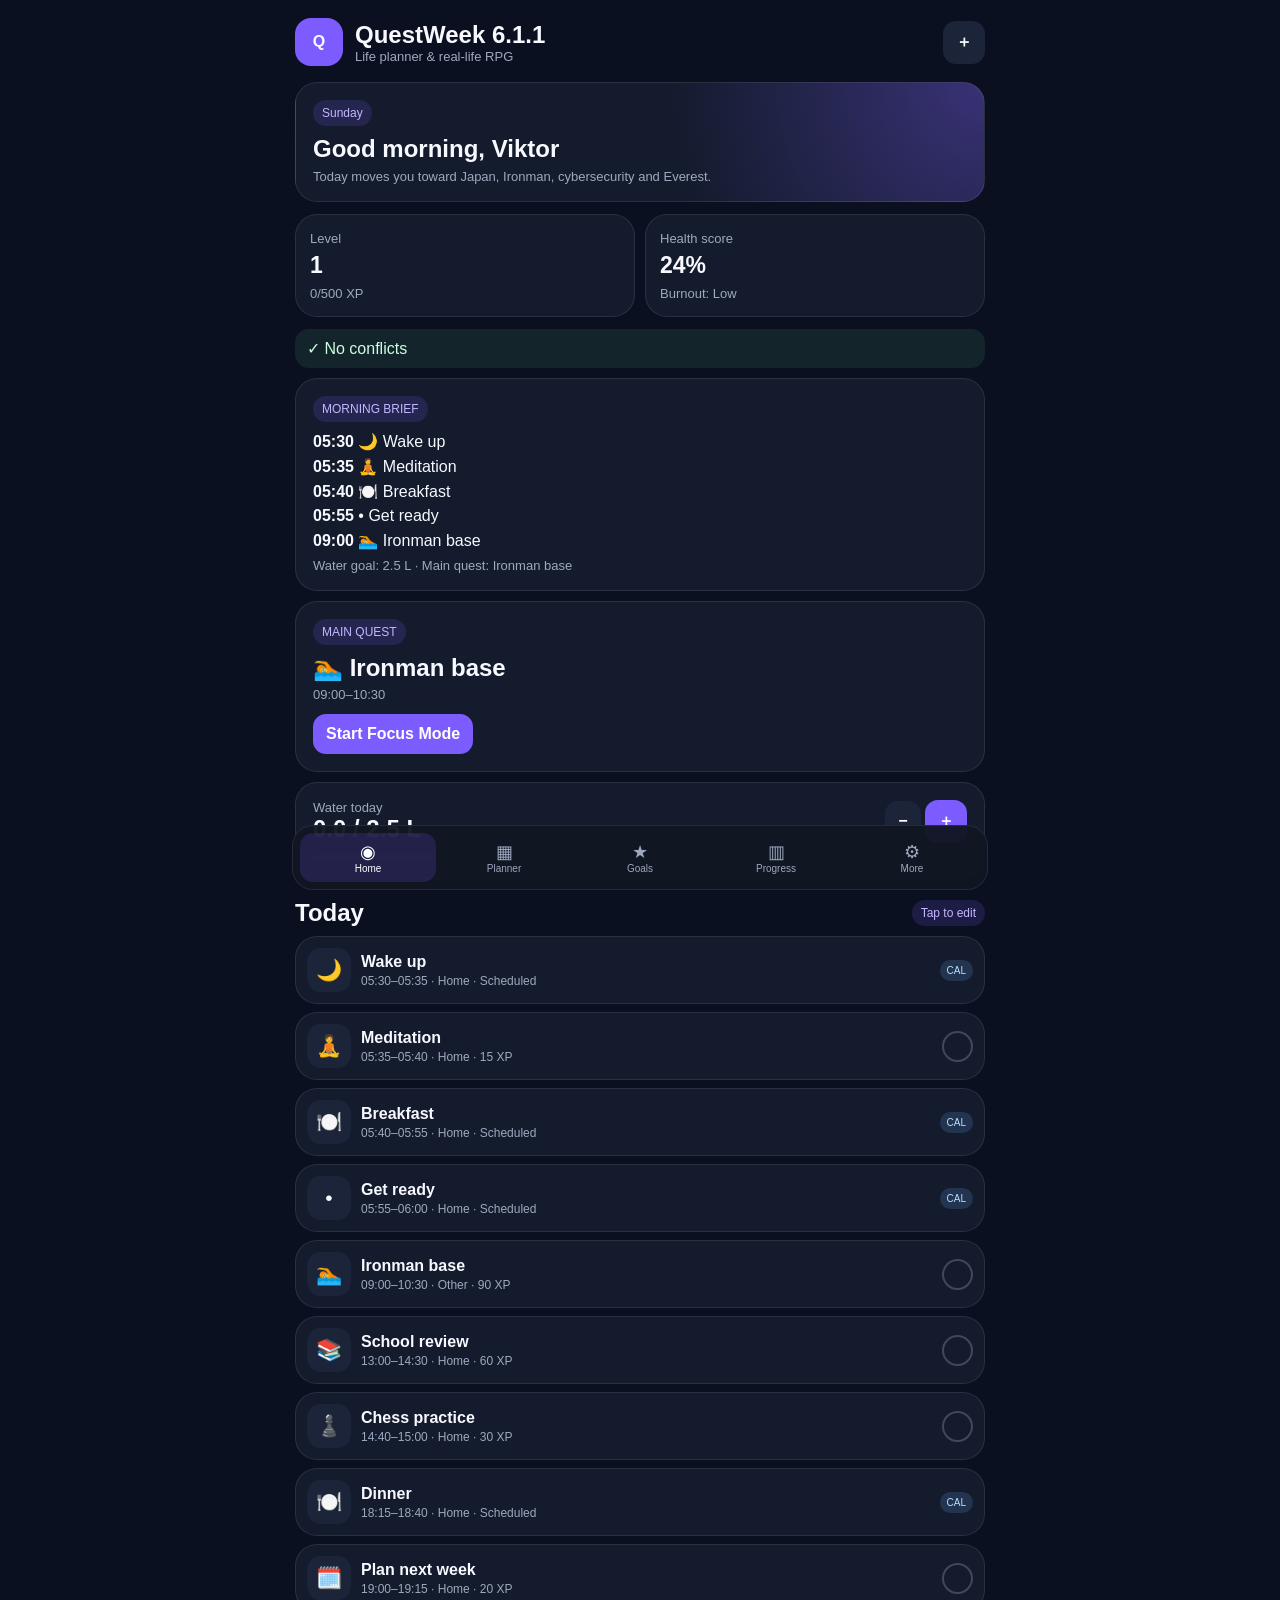
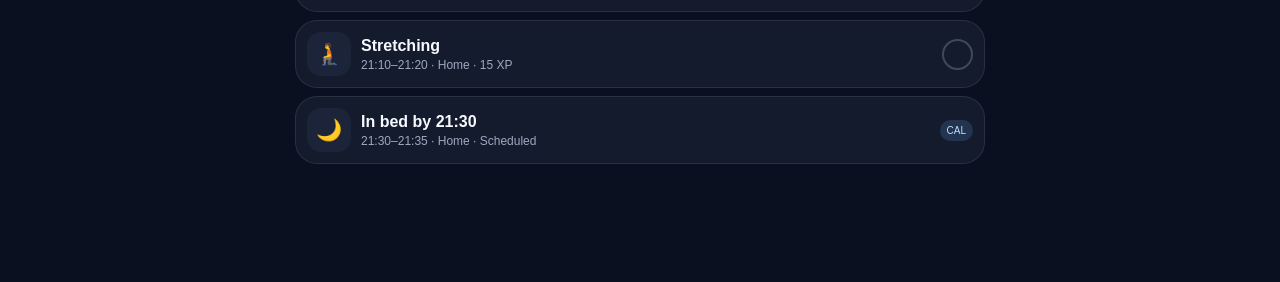
==== questweek-v6/index.html @ da8e85e5 "Load fixed countdown editor" ====
<!doctype html><html lang="en"><head><meta charset="utf-8"><meta name="viewport" content="width=device-width,initial-scale=1,viewport-fit=cover"><meta name="theme-color" content="#0b1020"><meta name="apple-mobile-web-app-capable" content="yes"><title>QuestWeek 6.1.1</title><link rel="stylesheet" href="style.css"></head><body><main class="app"><header class="top"><div class="brand"><div class="logo">Q</div><div><h2>QuestWeek 6.1.1</h2><p class="muted">Life planner & real-life RPG</p></div></div><button class="btn secondary" id="quickAdd">＋</button></header>
<section id="home" class="view active"></section><section id="planner" class="view"></section><section id="goals" class="view"></section><section id="progress" class="view"></section><section id="more" class="view"></section></main>
<nav class="tabs"><button class="tab active" data-v="home"><span>◉</span>Home</button><button class="tab" data-v="planner"><span>▦</span>Planner</button><button class="tab" data-v="goals"><span>★</span>Goals</button><button class="tab" data-v="progress"><span>▥</span>Progress</button><button class="tab" data-v="more"><span>⚙︎</span>More</button></nav>
<div class="focus" id="focus"><span class="pill">FOCUS MODE</span><h1 id="focusTitle" style="margin-top:18px"></h1><div class="focusTime" id="focusTime">60:00</div><div class="row" style="width:min(100%,420px)"><button class="btn secondary" id="focusPause">Pause</button><button class="btn" id="focusDone">Complete</button></div><button class="btn danger" id="focusCancel" style="margin-top:12px">End without completing</button></div>
<div class="modal" id="editModal"><div class="sheet"><h2>Edit task</h2><input id="eid" type="hidden"><input class="input" id="et" style="margin-top:8px"><select class="input" id="ed" style="margin-top:8px"></select><div class="row" style="margin-top:8px"><input class="input" id="es" type="time"><input class="input" id="ee" type="time"></div><select class="input" id="ec" style="margin-top:8px"></select><select class="input" id="el" style="margin-top:8px"></select><label class="muted" style="display:block;margin-top:8px"><input id="ef" type="checkbox"> Scheduled event</label><div class="row" style="margin-top:10px"><button class="btn secondary" id="cancelEdit">Cancel</button><button class="btn" id="saveEdit">Save</button></div><button class="btn danger" id="removeTask" style="width:100%;margin-top:8px">Remove</button></div></div>
<script src="core.js"></script><script src="ui.js"></script><script src="countdowns.js?v=611"></script></body></html>
---- questweek-v6/style.css ----
:root{color-scheme:dark;--bg:#0b1020;--panel:#141b2d;--panel2:#1b2439;--text:#f7f9ff;--muted:#9da9bf;--accent:#7c5cff;--green:#58d68d;--red:#ff7f8f;--blue:#68b4ff;--line:rgba(255,255,255,.09);font-family:-apple-system,BlinkMacSystemFont,"SF Pro Display","SF Pro Text",sans-serif}*{box-sizing:border-box}body{margin:0;background:var(--bg);color:var(--text);padding:env(safe-area-inset-top) 0 env(safe-area-inset-bottom)}button,input,select,textarea{font:inherit}.app{max-width:720px;margin:auto;padding:18px 15px 110px}h1,h2,h3,p{margin:0}.top{display:flex;justify-content:space-between;align-items:center;margin-bottom:16px}.brand{display:flex;gap:12px;align-items:center}.logo{width:48px;height:48px;border-radius:16px;background:var(--accent);display:grid;place-items:center;font-weight:900}.muted{color:var(--muted);font-size:13px}.hero,.card,.task,.stat,.event{background:var(--panel);border:1px solid var(--line);border-radius:22px}.hero,.card{padding:17px}.hero{background:radial-gradient(circle at top right,rgba(124,92,255,.35),transparent 45%),var(--panel)}.grid{display:grid;grid-template-columns:1fr 1fr;gap:10px;margin:12px 0}.grid3{display:grid;grid-template-columns:repeat(3,1fr);gap:10px}.stat{padding:14px}.stat strong{display:block;font-size:23px;margin:5px 0}.pill{display:inline-block;padding:6px 9px;border-radius:999px;background:rgba(124,92,255,.16);color:#c2b7ff;font-size:12px}.head{display:flex;justify-content:space-between;align-items:center;margin:20px 0 9px}.task{display:grid;grid-template-columns:44px 1fr auto;gap:10px;align-items:center;padding:11px;margin-bottom:8px}.task.done{opacity:.55}.task.done .title{text-decoration:line-through}.ico{width:44px;height:44px;border-radius:14px;background:var(--panel2);display:grid;place-items:center;font-size:21px}.title{font-weight:760}.meta{font-size:12px;color:var(--muted);margin-top:3px}.check{width:31px;height:31px;border-radius:50%;border:2px solid rgba(255,255,255,.2);background:none;color:white}.task.done .check{background:var(--green);border-color:var(--green)}.cal{font-size:10px;padding:5px 7px;border-radius:999px;background:rgba(104,180,255,.16);color:#b8ddff}.btn{border:0;border-radius:13px;padding:11px 13px;background:var(--accent);color:white;font-weight:700}.secondary{background:var(--panel2)}.danger{background:rgba(255,127,143,.18);color:#ffd1d7}.input{width:100%;padding:11px;border-radius:13px;border:1px solid var(--line);background:var(--panel2);color:white}.row{display:flex;gap:8px}.row>*{flex:1}.bar{height:8px;background:rgba(255,255,255,.08);border-radius:999px;overflow:hidden;margin-top:10px}.bar span{display:block;height:100%;background:var(--accent)}.tabs{position:fixed;left:50%;bottom:max(10px,env(safe-area-inset-bottom));transform:translateX(-50%);width:min(calc(100% - 24px),696px);display:grid;grid-template-columns:repeat(5,1fr);padding:7px;background:rgba(17,22,35,.96);border:1px solid var(--line);border-radius:21px;z-index:20}.tab{border:0;background:none;color:var(--muted);padding:8px 2px;border-radius:13px;font-size:10px}.tab span{display:block;font-size:18px}.tab.active{background:rgba(124,92,255,.18);color:white}.view{display:none}.view.active{display:block}.timeline{border-left:2px solid rgba(124,92,255,.3);margin-left:10px;padding-left:17px}.event{padding:12px;margin-bottom:9px;position:relative}.event:before{content:"";position:absolute;width:9px;height:9px;border-radius:50%;background:var(--accent);left:-23px;top:17px}.warning,.success{padding:10px 12px;border-radius:14px;margin:10px 0}.warning{background:rgba(255,127,143,.12);color:#ffd1d7}.success{background:rgba(88,214,141,.1);color:#ccffe0}.scoreRow{display:grid;grid-template-columns:120px 1fr 45px;gap:8px;align-items:center;margin:10px 0}.modal,.focus{position:fixed;inset:0;background:rgba(0,0,0,.75);display:none;align-items:flex-end;z-index:50}.modal.show,.focus.show{display:flex}.sheet{width:min(100%,720px);margin:auto;background:#111827;border-radius:24px 24px 0 0;padding:18px 15px calc(18px + env(safe-area-inset-bottom))}.focus{align-items:center;justify-content:center;flex-direction:column;text-align:center;padding:24px;background:rgba(7,10,18,.98)}.focusTime{font-size:64px;font-weight:850;letter-spacing:-2px;margin:20px 0}.challenge{padding:14px;margin-bottom:10px}.photoGrid{display:grid;grid-template-columns:repeat(3,1fr);gap:8px}.photoGrid img{width:100%;aspect-ratio:3/4;object-fit:cover;border-radius:14px;border:1px solid var(--line)}.countdown{display:flex;justify-content:space-between;gap:12px;align-items:center}.countdown strong{font-size:26px}.attr{display:grid;grid-template-columns:110px 1fr 42px;gap:8px;align-items:center;margin:10px 0}@media(max-width:480px){.row{flex-direction:column}.grid3{grid-template-columns:1fr 1fr}.scoreRow,.attr{grid-template-columns:95px 1fr 38px}.focusTime{font-size:52px}}
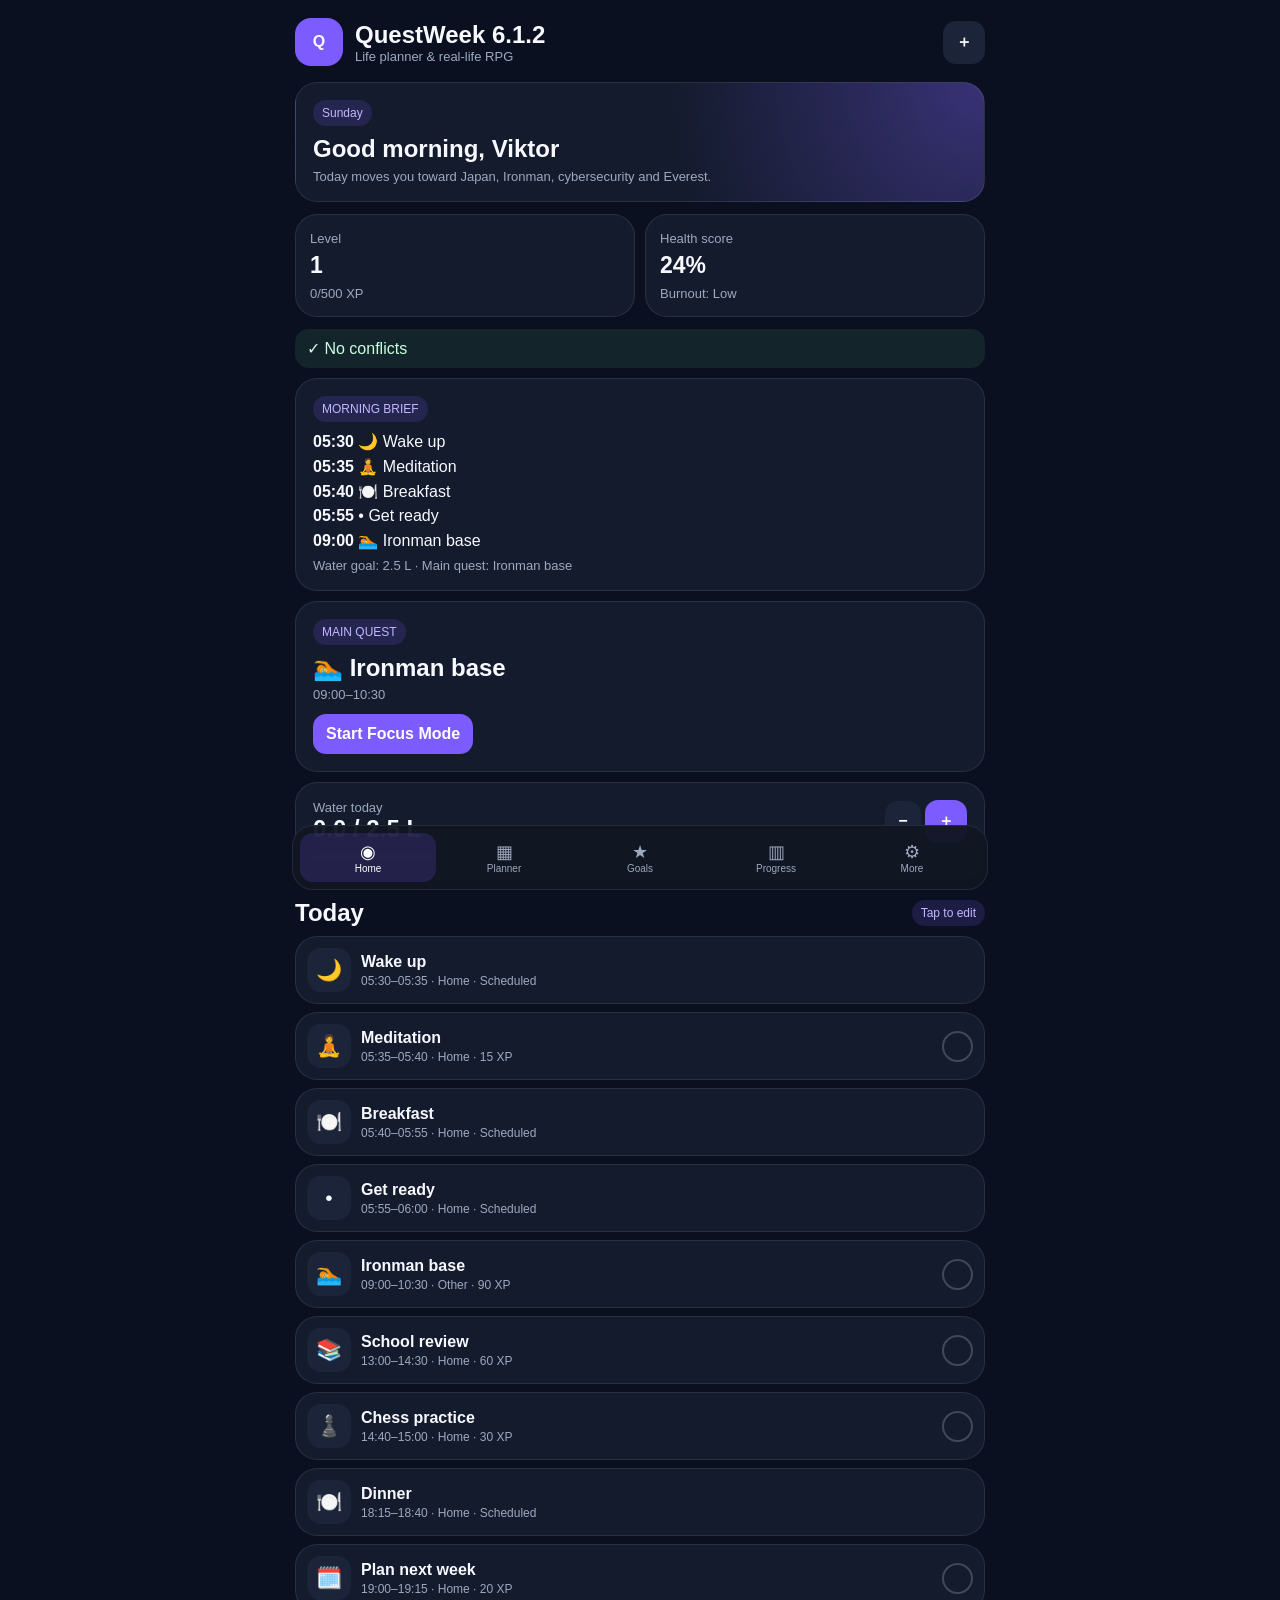
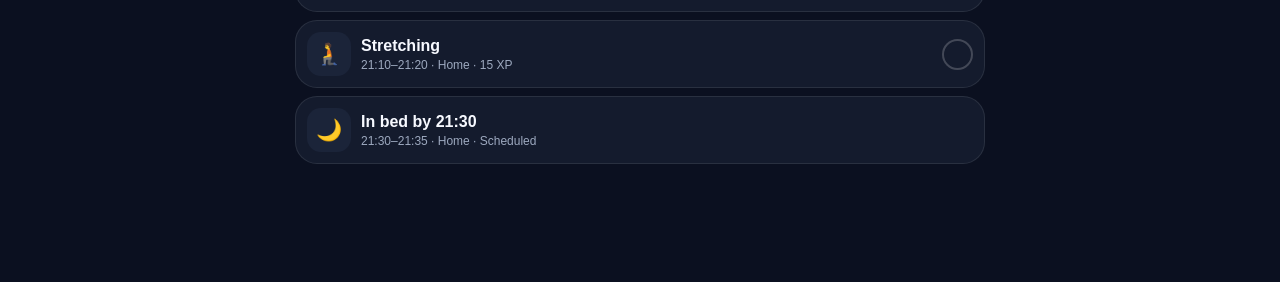
==== commit b05c0ae8: "Load scheduled label cleanup" ====
--- a/questweek-v6/index.html
+++ b/questweek-v6/index.html
@@ -1,6 +1,6 @@
-<!doctype html><html lang="en"><head><meta charset="utf-8"><meta name="viewport" content="width=device-width,initial-scale=1,viewport-fit=cover"><meta name="theme-color" content="#0b1020"><meta name="apple-mobile-web-app-capable" content="yes"><title>QuestWeek 6.1.1</title><link rel="stylesheet" href="style.css"></head><body><main class="app"><header class="top"><div class="brand"><div class="logo">Q</div><div><h2>QuestWeek 6.1.1</h2><p class="muted">Life planner & real-life RPG</p></div></div><button class="btn secondary" id="quickAdd">＋</button></header>
+<!doctype html><html lang="en"><head><meta charset="utf-8"><meta name="viewport" content="width=device-width,initial-scale=1,viewport-fit=cover"><meta name="theme-color" content="#0b1020"><meta name="apple-mobile-web-app-capable" content="yes"><title>QuestWeek 6.1.2</title><link rel="stylesheet" href="style.css"></head><body><main class="app"><header class="top"><div class="brand"><div class="logo">Q</div><div><h2>QuestWeek 6.1.2</h2><p class="muted">Life planner & real-life RPG</p></div></div><button class="btn secondary" id="quickAdd">＋</button></header>
 <section id="home" class="view active"></section><section id="planner" class="view"></section><section id="goals" class="view"></section><section id="progress" class="view"></section><section id="more" class="view"></section></main>
 <nav class="tabs"><button class="tab active" data-v="home"><span>◉</span>Home</button><button class="tab" data-v="planner"><span>▦</span>Planner</button><button class="tab" data-v="goals"><span>★</span>Goals</button><button class="tab" data-v="progress"><span>▥</span>Progress</button><button class="tab" data-v="more"><span>⚙︎</span>More</button></nav>
 <div class="focus" id="focus"><span class="pill">FOCUS MODE</span><h1 id="focusTitle" style="margin-top:18px"></h1><div class="focusTime" id="focusTime">60:00</div><div class="row" style="width:min(100%,420px)"><button class="btn secondary" id="focusPause">Pause</button><button class="btn" id="focusDone">Complete</button></div><button class="btn danger" id="focusCancel" style="margin-top:12px">End without completing</button></div>
 <div class="modal" id="editModal"><div class="sheet"><h2>Edit task</h2><input id="eid" type="hidden"><input class="input" id="et" style="margin-top:8px"><select class="input" id="ed" style="margin-top:8px"></select><div class="row" style="margin-top:8px"><input class="input" id="es" type="time"><input class="input" id="ee" type="time"></div><select class="input" id="ec" style="margin-top:8px"></select><select class="input" id="el" style="margin-top:8px"></select><label class="muted" style="display:block;margin-top:8px"><input id="ef" type="checkbox"> Scheduled event</label><div class="row" style="margin-top:10px"><button class="btn secondary" id="cancelEdit">Cancel</button><button class="btn" id="saveEdit">Save</button></div><button class="btn danger" id="removeTask" style="width:100%;margin-top:8px">Remove</button></div></div>
-<script src="core.js"></script><script src="ui.js"></script><script src="countdowns.js?v=611"></script></body></html>+<script src="core.js"></script><script src="ui.js"></script><script src="countdowns.js?v=611"></script><script src="scheduled-labels.js?v=612"></script></body></html>
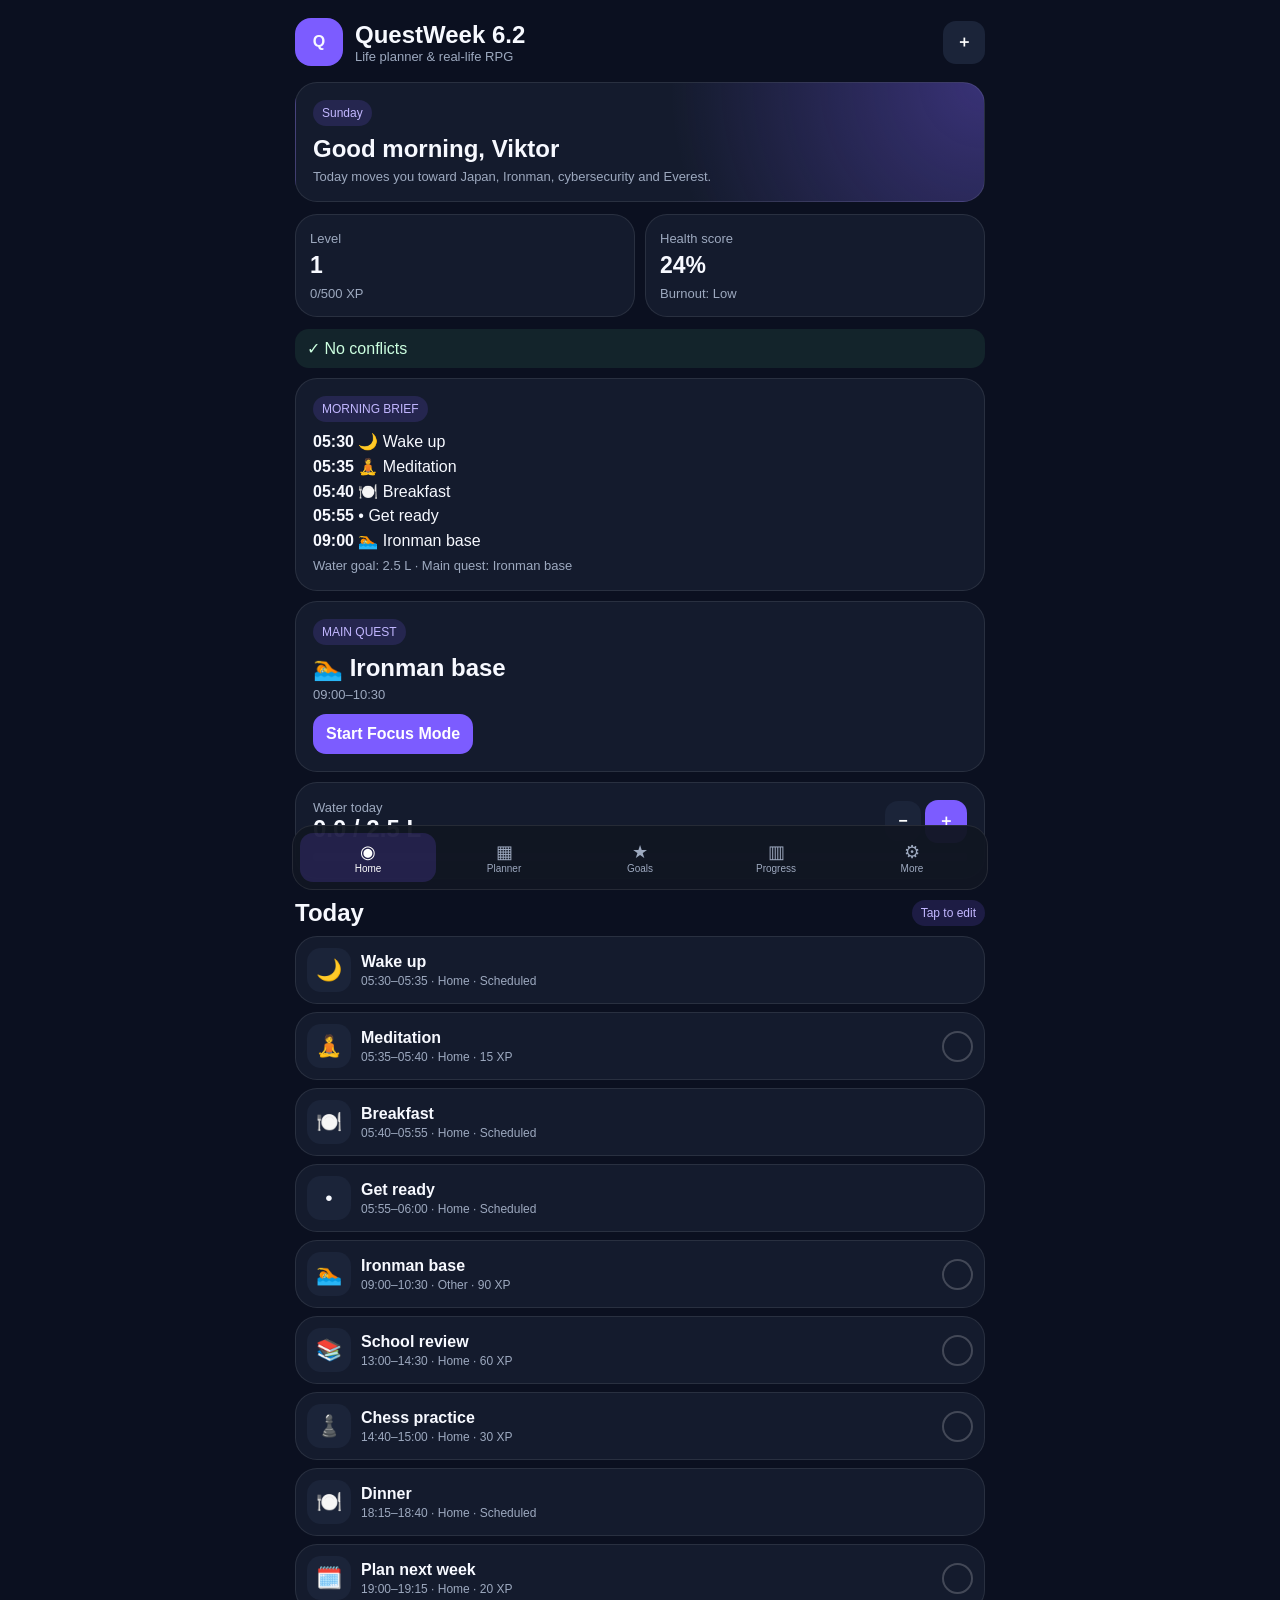
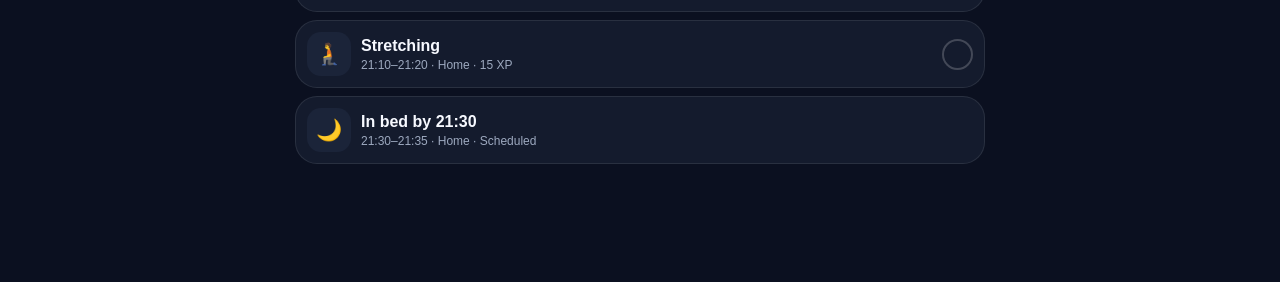
==== commit 3a543360: "Load Focus Mode fix and Vacation Mode" ====
--- a/questweek-v6/index.html
+++ b/questweek-v6/index.html
@@ -1,6 +1,6 @@
-<!doctype html><html lang="en"><head><meta charset="utf-8"><meta name="viewport" content="width=device-width,initial-scale=1,viewport-fit=cover"><meta name="theme-color" content="#0b1020"><meta name="apple-mobile-web-app-capable" content="yes"><title>QuestWeek 6.1.2</title><link rel="stylesheet" href="style.css"></head><body><main class="app"><header class="top"><div class="brand"><div class="logo">Q</div><div><h2>QuestWeek 6.1.2</h2><p class="muted">Life planner & real-life RPG</p></div></div><button class="btn secondary" id="quickAdd">＋</button></header>
+<!doctype html><html lang="en"><head><meta charset="utf-8"><meta name="viewport" content="width=device-width,initial-scale=1,viewport-fit=cover"><meta name="theme-color" content="#0b1020"><meta name="apple-mobile-web-app-capable" content="yes"><title>QuestWeek 6.2</title><link rel="stylesheet" href="style.css"></head><body><main class="app"><header class="top"><div class="brand"><div class="logo">Q</div><div><h2>QuestWeek 6.2</h2><p class="muted">Life planner & real-life RPG</p></div></div><button class="btn secondary" id="quickAdd">＋</button></header>
 <section id="home" class="view active"></section><section id="planner" class="view"></section><section id="goals" class="view"></section><section id="progress" class="view"></section><section id="more" class="view"></section></main>
 <nav class="tabs"><button class="tab active" data-v="home"><span>◉</span>Home</button><button class="tab" data-v="planner"><span>▦</span>Planner</button><button class="tab" data-v="goals"><span>★</span>Goals</button><button class="tab" data-v="progress"><span>▥</span>Progress</button><button class="tab" data-v="more"><span>⚙︎</span>More</button></nav>
 <div class="focus" id="focus"><span class="pill">FOCUS MODE</span><h1 id="focusTitle" style="margin-top:18px"></h1><div class="focusTime" id="focusTime">60:00</div><div class="row" style="width:min(100%,420px)"><button class="btn secondary" id="focusPause">Pause</button><button class="btn" id="focusDone">Complete</button></div><button class="btn danger" id="focusCancel" style="margin-top:12px">End without completing</button></div>
 <div class="modal" id="editModal"><div class="sheet"><h2>Edit task</h2><input id="eid" type="hidden"><input class="input" id="et" style="margin-top:8px"><select class="input" id="ed" style="margin-top:8px"></select><div class="row" style="margin-top:8px"><input class="input" id="es" type="time"><input class="input" id="ee" type="time"></div><select class="input" id="ec" style="margin-top:8px"></select><select class="input" id="el" style="margin-top:8px"></select><label class="muted" style="display:block;margin-top:8px"><input id="ef" type="checkbox"> Scheduled event</label><div class="row" style="margin-top:10px"><button class="btn secondary" id="cancelEdit">Cancel</button><button class="btn" id="saveEdit">Save</button></div><button class="btn danger" id="removeTask" style="width:100%;margin-top:8px">Remove</button></div></div>
-<script src="core.js"></script><script src="ui.js"></script><script src="countdowns.js?v=611"></script><script src="scheduled-labels.js?v=612"></script></body></html>+<script src="core.js"></script><script src="ui.js"></script><script src="countdowns.js?v=611"></script><script src="scheduled-labels.js?v=612"></script><script src="vacation-focus.js?v=620"></script></body></html>
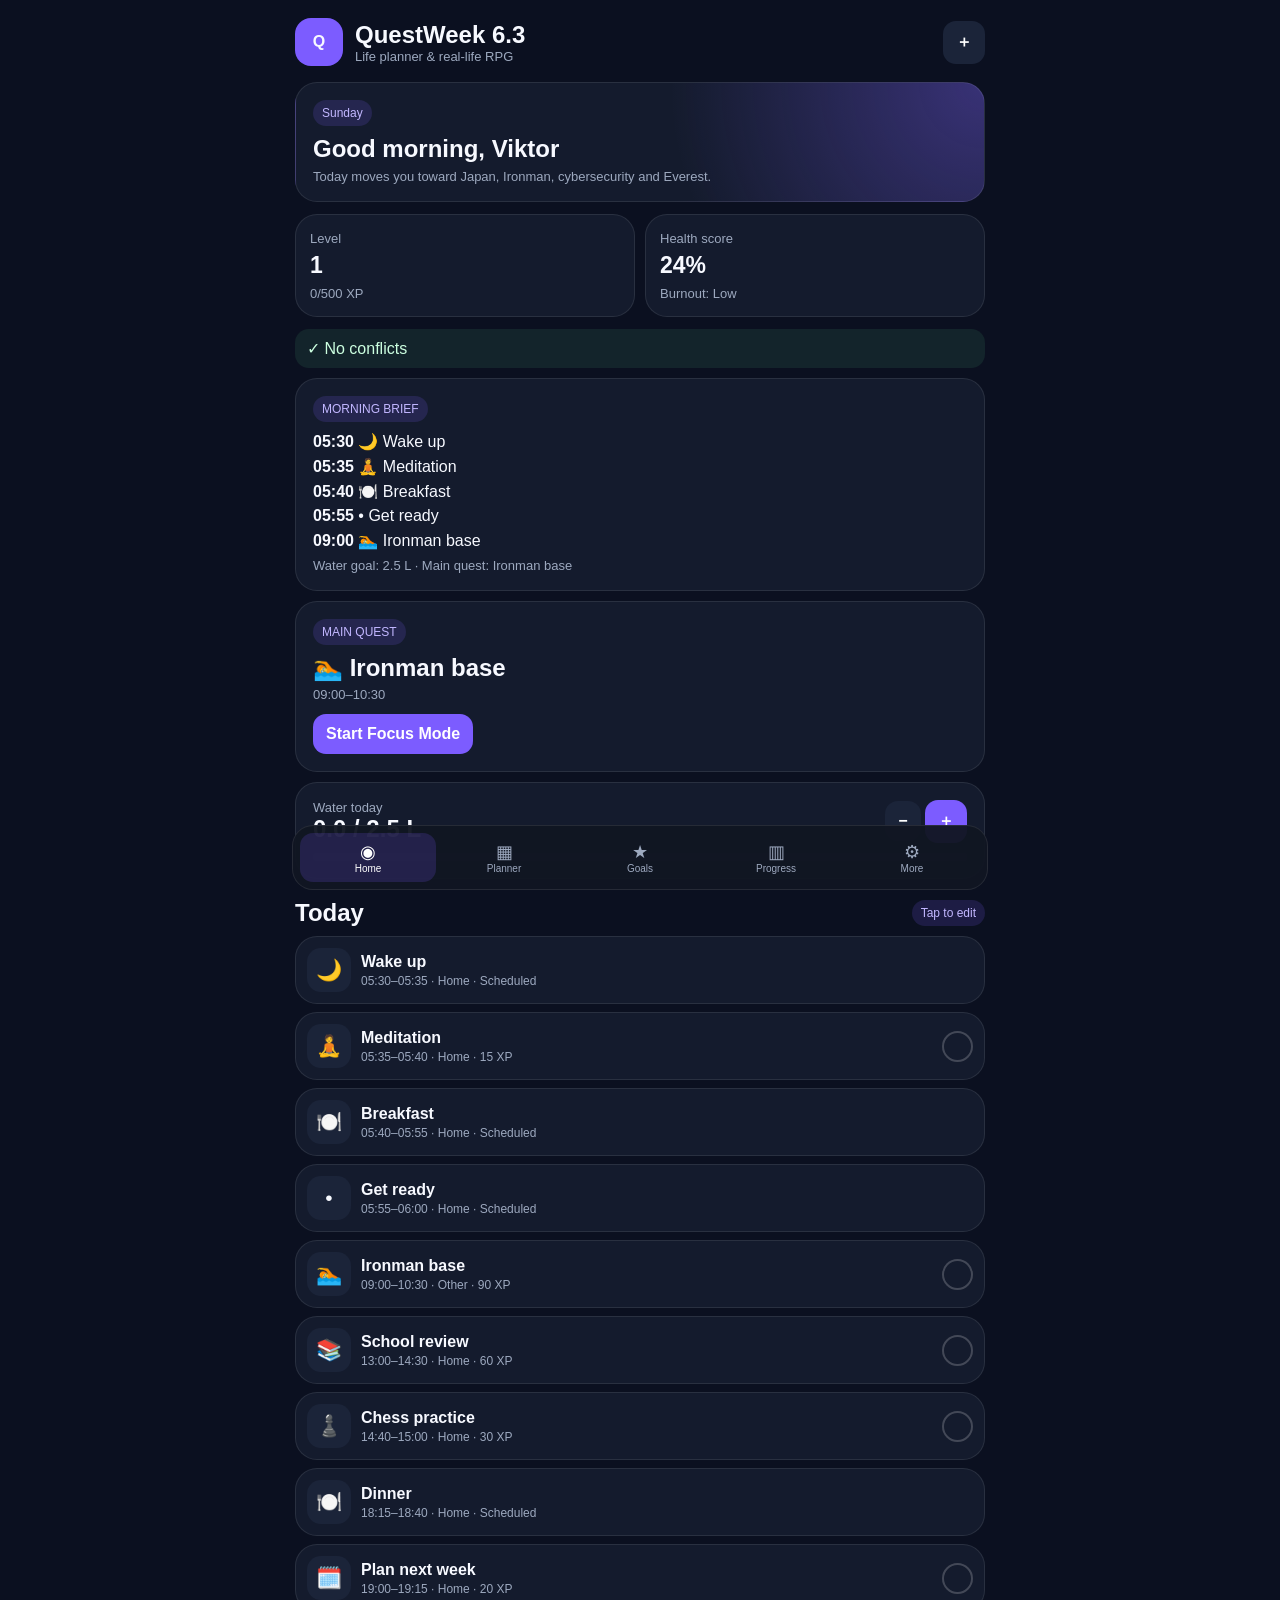
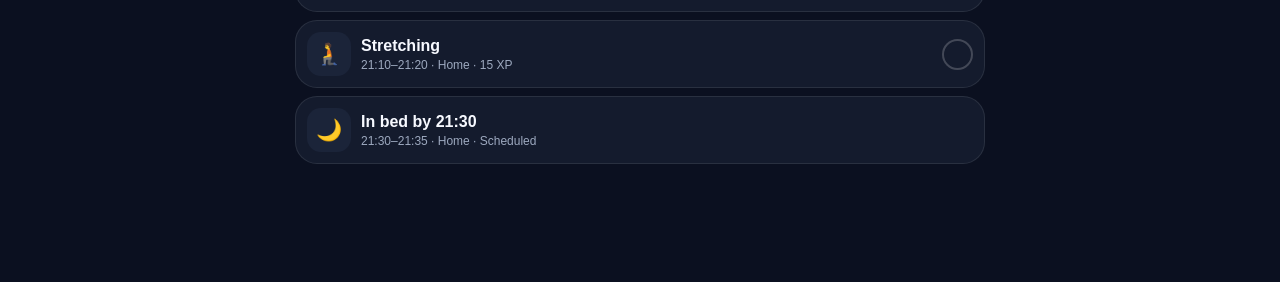
==== commit e185445e: "Rename vacation mode to dual holiday modes" ====
--- a/questweek-v6/index.html
+++ b/questweek-v6/index.html
@@ -1,6 +1 @@
-<!doctype html><html lang="en"><head><meta charset="utf-8"><meta name="viewport" content="width=device-width,initial-scale=1,viewport-fit=cover"><meta name="theme-color" content="#0b1020"><meta name="apple-mobile-web-app-capable" content="yes"><title>QuestWeek 6.2</title><link rel="stylesheet" href="style.css"></head><body><main class="app"><header class="top"><div class="brand"><div class="logo">Q</div><div><h2>QuestWeek 6.2</h2><p class="muted">Life planner & real-life RPG</p></div></div><button class="btn secondary" id="quickAdd">＋</button></header>
-<section id="home" class="view active"></section><section id="planner" class="view"></section><section id="goals" class="view"></section><section id="progress" class="view"></section><section id="more" class="view"></section></main>
-<nav class="tabs"><button class="tab active" data-v="home"><span>◉</span>Home</button><button class="tab" data-v="planner"><span>▦</span>Planner</button><button class="tab" data-v="goals"><span>★</span>Goals</button><button class="tab" data-v="progress"><span>▥</span>Progress</button><button class="tab" data-v="more"><span>⚙︎</span>More</button></nav>
-<div class="focus" id="focus"><span class="pill">FOCUS MODE</span><h1 id="focusTitle" style="margin-top:18px"></h1><div class="focusTime" id="focusTime">60:00</div><div class="row" style="width:min(100%,420px)"><button class="btn secondary" id="focusPause">Pause</button><button class="btn" id="focusDone">Complete</button></div><button class="btn danger" id="focusCancel" style="margin-top:12px">End without completing</button></div>
-<div class="modal" id="editModal"><div class="sheet"><h2>Edit task</h2><input id="eid" type="hidden"><input class="input" id="et" style="margin-top:8px"><select class="input" id="ed" style="margin-top:8px"></select><div class="row" style="margin-top:8px"><input class="input" id="es" type="time"><input class="input" id="ee" type="time"></div><select class="input" id="ec" style="margin-top:8px"></select><select class="input" id="el" style="margin-top:8px"></select><label class="muted" style="display:block;margin-top:8px"><input id="ef" type="checkbox"> Scheduled event</label><div class="row" style="margin-top:10px"><button class="btn secondary" id="cancelEdit">Cancel</button><button class="btn" id="saveEdit">Save</button></div><button class="btn danger" id="removeTask" style="width:100%;margin-top:8px">Remove</button></div></div>
-<script src="core.js"></script><script src="ui.js"></script><script src="countdowns.js?v=611"></script><script src="scheduled-labels.js?v=612"></script><script src="vacation-focus.js?v=620"></script></body></html>+<!doctype html><html lang="en"><head><meta charset="utf-8"><meta name="viewport" content="width=device-width,initial-scale=1,viewport-fit=cover"><meta name="theme-color" content="#0b1020"><meta name="apple-mobile-web-app-capable" content="yes"><title>QuestWeek 6.3</title><link rel="stylesheet" href="style.css"></head><body><main class="app"><header class="top"><div class="brand"><div class="logo">Q</div><div><h2>QuestWeek 6.3</h2><p class="muted">Life planner & real-life RPG</p></div></div><button class="btn secondary" id="quickAdd">＋</button></header><section id="home" class="view active"></section><section id="planner" class="view"></section><section id="goals" class="view"></section><section id="progress" class="view"></section><section id="more" class="view"></section></main><nav class="tabs"><button class="tab active" data-v="home"><span>◉</span>Home</button><button class="tab" data-v="planner"><span>▦</span>Planner</button><button class="tab" data-v="goals"><span>★</span>Goals</button><button class="tab" data-v="progress"><span>▥</span>Progress</button><button class="tab" data-v="more"><span>⚙︎</span>More</button></nav><div class="focus" id="focus"><span class="pill">FOCUS MODE</span><h1 id="focusTitle" style="margin-top:18px"></h1><div class="focusTime" id="focusTime">60:00</div><div class="row" style="width:min(100%,420px)"><button class="btn secondary" id="focusPause">Pause</button><button class="btn" id="focusDone">Complete</button></div><button class="btn danger" id="focusCancel" style="margin-top:12px">End without completing</button></div><div class="modal" id="editModal"><div class="sheet"><h2>Edit task</h2><input id="eid" type="hidden"><input class="input" id="et" style="margin-top:8px"><select class="input" id="ed" style="margin-top:8px"></select><div class="row" style="margin-top:8px"><input class="input" id="es" type="time"><input class="input" id="ee" type="time"></div><select class="input" id="ec" style="margin-top:8px"></select><select class="input" id="el" style="margin-top:8px"></select><label class="muted" style="display:block;margin-top:8px"><input id="ef" type="checkbox"> Scheduled event</label><div class="row" style="margin-top:10px"><button class="btn secondary" id="cancelEdit">Cancel</button><button class="btn" id="saveEdit">Save</button></div><button class="btn danger" id="removeTask" style="width:100%;margin-top:8px">Remove</button></div></div><script src="core.js"></script><script src="ui.js"></script><script src="countdowns.js?v=611"></script><script src="scheduled-labels.js?v=612"></script><script src="vacation-focus.js?v=630"></script></body></html>
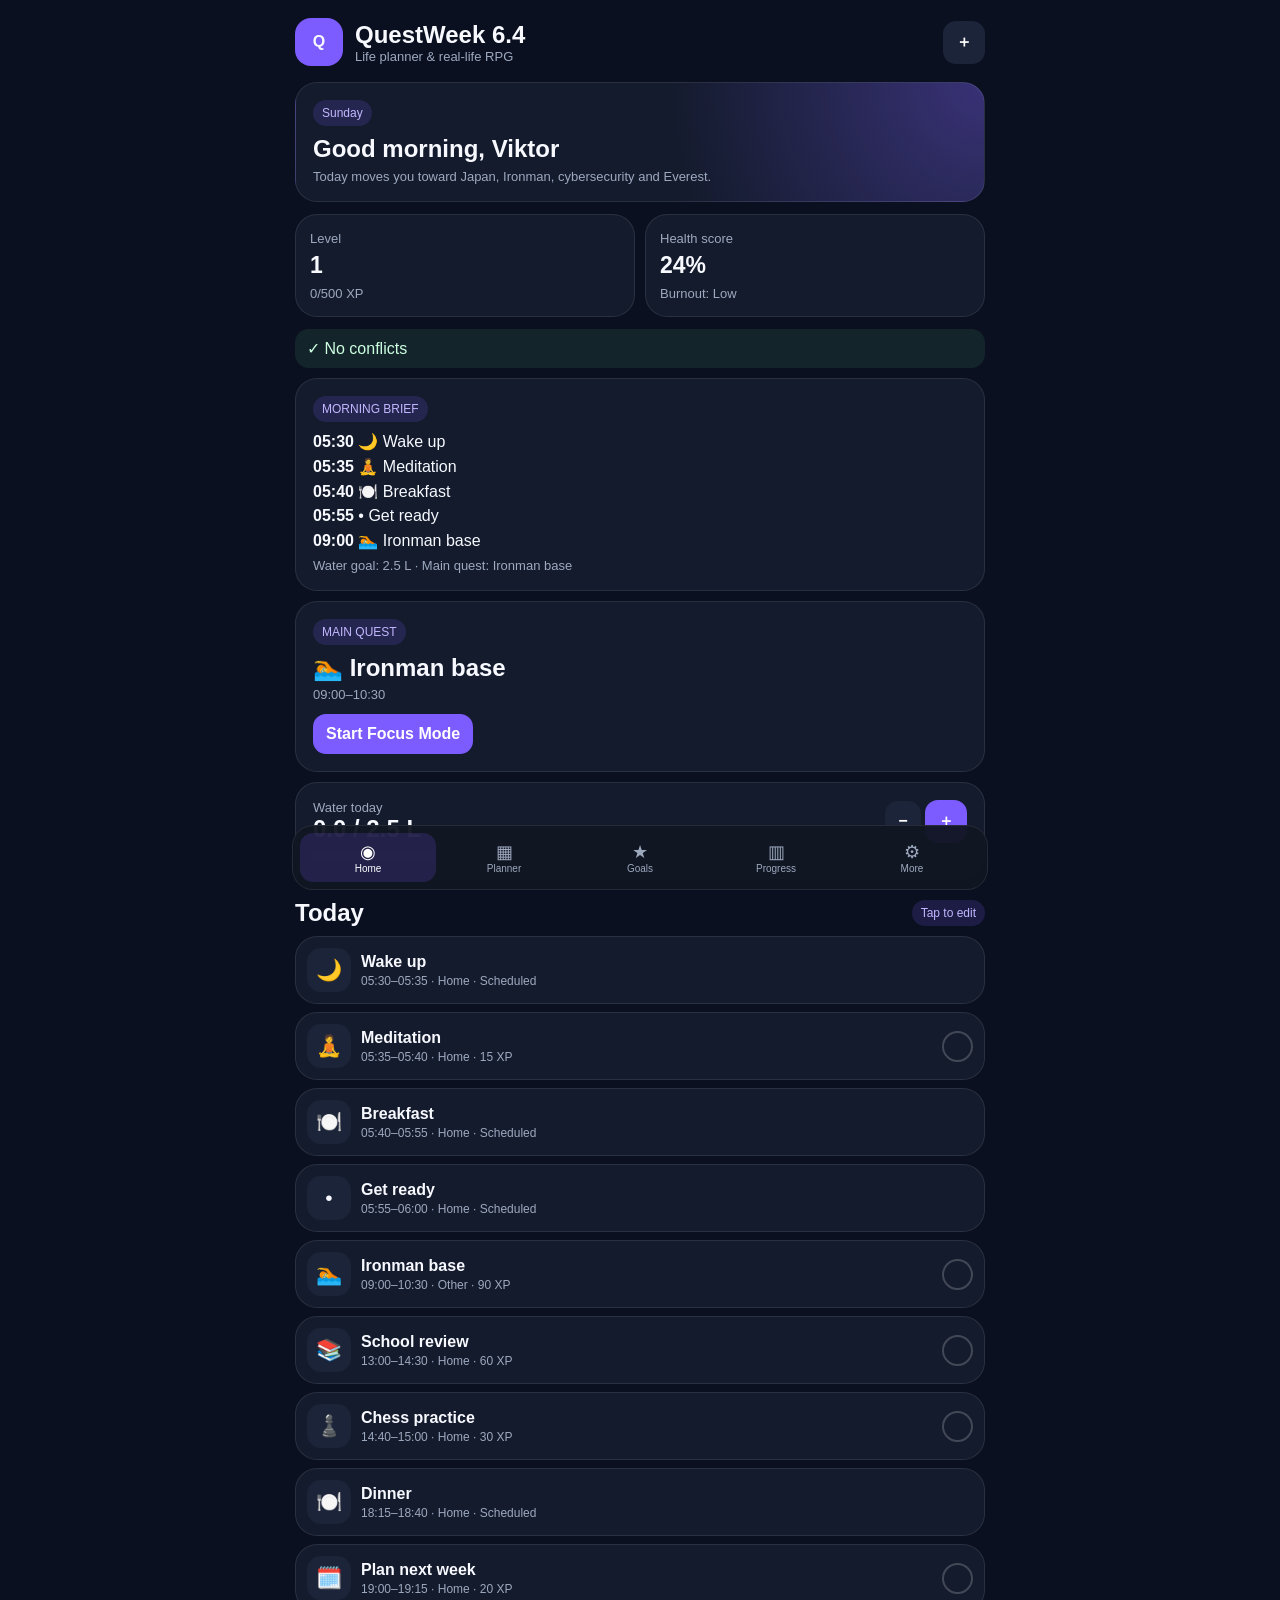
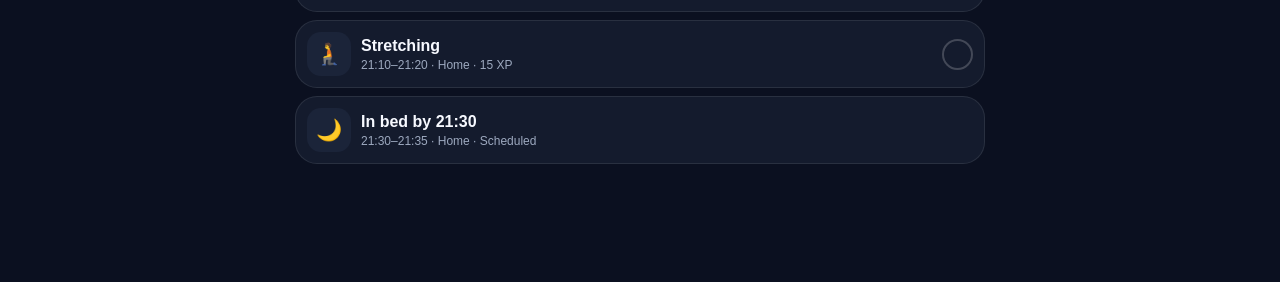
==== commit 298bfb3e: "Release QuestWeek 6.4 home holiday planner" ====
--- a/questweek-v6/index.html
+++ b/questweek-v6/index.html
@@ -1 +1 @@
-<!doctype html><html lang="en"><head><meta charset="utf-8"><meta name="viewport" content="width=device-width,initial-scale=1,viewport-fit=cover"><meta name="theme-color" content="#0b1020"><meta name="apple-mobile-web-app-capable" content="yes"><title>QuestWeek 6.3</title><link rel="stylesheet" href="style.css"></head><body><main class="app"><header class="top"><div class="brand"><div class="logo">Q</div><div><h2>QuestWeek 6.3</h2><p class="muted">Life planner & real-life RPG</p></div></div><button class="btn secondary" id="quickAdd">＋</button></header><section id="home" class="view active"></section><section id="planner" class="view"></section><section id="goals" class="view"></section><section id="progress" class="view"></section><section id="more" class="view"></section></main><nav class="tabs"><button class="tab active" data-v="home"><span>◉</span>Home</button><button class="tab" data-v="planner"><span>▦</span>Planner</button><button class="tab" data-v="goals"><span>★</span>Goals</button><button class="tab" data-v="progress"><span>▥</span>Progress</button><button class="tab" data-v="more"><span>⚙︎</span>More</button></nav><div class="focus" id="focus"><span class="pill">FOCUS MODE</span><h1 id="focusTitle" style="margin-top:18px"></h1><div class="focusTime" id="focusTime">60:00</div><div class="row" style="width:min(100%,420px)"><button class="btn secondary" id="focusPause">Pause</button><button class="btn" id="focusDone">Complete</button></div><button class="btn danger" id="focusCancel" style="margin-top:12px">End without completing</button></div><div class="modal" id="editModal"><div class="sheet"><h2>Edit task</h2><input id="eid" type="hidden"><input class="input" id="et" style="margin-top:8px"><select class="input" id="ed" style="margin-top:8px"></select><div class="row" style="margin-top:8px"><input class="input" id="es" type="time"><input class="input" id="ee" type="time"></div><select class="input" id="ec" style="margin-top:8px"></select><select class="input" id="el" style="margin-top:8px"></select><label class="muted" style="display:block;margin-top:8px"><input id="ef" type="checkbox"> Scheduled event</label><div class="row" style="margin-top:10px"><button class="btn secondary" id="cancelEdit">Cancel</button><button class="btn" id="saveEdit">Save</button></div><button class="btn danger" id="removeTask" style="width:100%;margin-top:8px">Remove</button></div></div><script src="core.js"></script><script src="ui.js"></script><script src="countdowns.js?v=611"></script><script src="scheduled-labels.js?v=612"></script><script src="vacation-focus.js?v=630"></script></body></html>+<!doctype html><html lang="en"><head><meta charset="utf-8"><meta name="viewport" content="width=device-width,initial-scale=1,viewport-fit=cover"><meta name="theme-color" content="#0b1020"><meta name="apple-mobile-web-app-capable" content="yes"><title>QuestWeek 6.4</title><link rel="stylesheet" href="style.css"></head><body><main class="app"><header class="top"><div class="brand"><div class="logo">Q</div><div><h2>QuestWeek 6.4</h2><p class="muted">Life planner & real-life RPG</p></div></div><button class="btn secondary" id="quickAdd">＋</button></header><section id="home" class="view active"></section><section id="planner" class="view"></section><section id="goals" class="view"></section><section id="progress" class="view"></section><section id="more" class="view"></section></main><nav class="tabs"><button class="tab active" data-v="home"><span>◉</span>Home</button><button class="tab" data-v="planner"><span>▦</span>Planner</button><button class="tab" data-v="goals"><span>★</span>Goals</button><button class="tab" data-v="progress"><span>▥</span>Progress</button><button class="tab" data-v="more"><span>⚙︎</span>More</button></nav><div class="focus" id="focus"><span class="pill">FOCUS MODE</span><h1 id="focusTitle" style="margin-top:18px"></h1><div class="focusTime" id="focusTime">60:00</div><div class="row" style="width:min(100%,420px)"><button class="btn secondary" id="focusPause">Pause</button><button class="btn" id="focusDone">Complete</button></div><button class="btn danger" id="focusCancel" style="margin-top:12px">End without completing</button></div><div class="modal" id="editModal"><div class="sheet"><h2>Edit task</h2><input id="eid" type="hidden"><input class="input" id="et" style="margin-top:8px"><select class="input" id="ed" style="margin-top:8px"></select><div class="row" style="margin-top:8px"><input class="input" id="es" type="time"><input class="input" id="ee" type="time"></div><select class="input" id="ec" style="margin-top:8px"></select><select class="input" id="el" style="margin-top:8px"></select><label class="muted" style="display:block;margin-top:8px"><input id="ef" type="checkbox"> Scheduled event</label><div class="row" style="margin-top:10px"><button class="btn secondary" id="cancelEdit">Cancel</button><button class="btn" id="saveEdit">Save</button></div><button class="btn danger" id="removeTask" style="width:100%;margin-top:8px">Remove</button></div></div><script src="core.js"></script><script src="ui.js"></script><script src="countdowns.js?v=611"></script><script src="scheduled-labels.js?v=612"></script><script src="vacation-focus.js?v=640"></script></body></html>
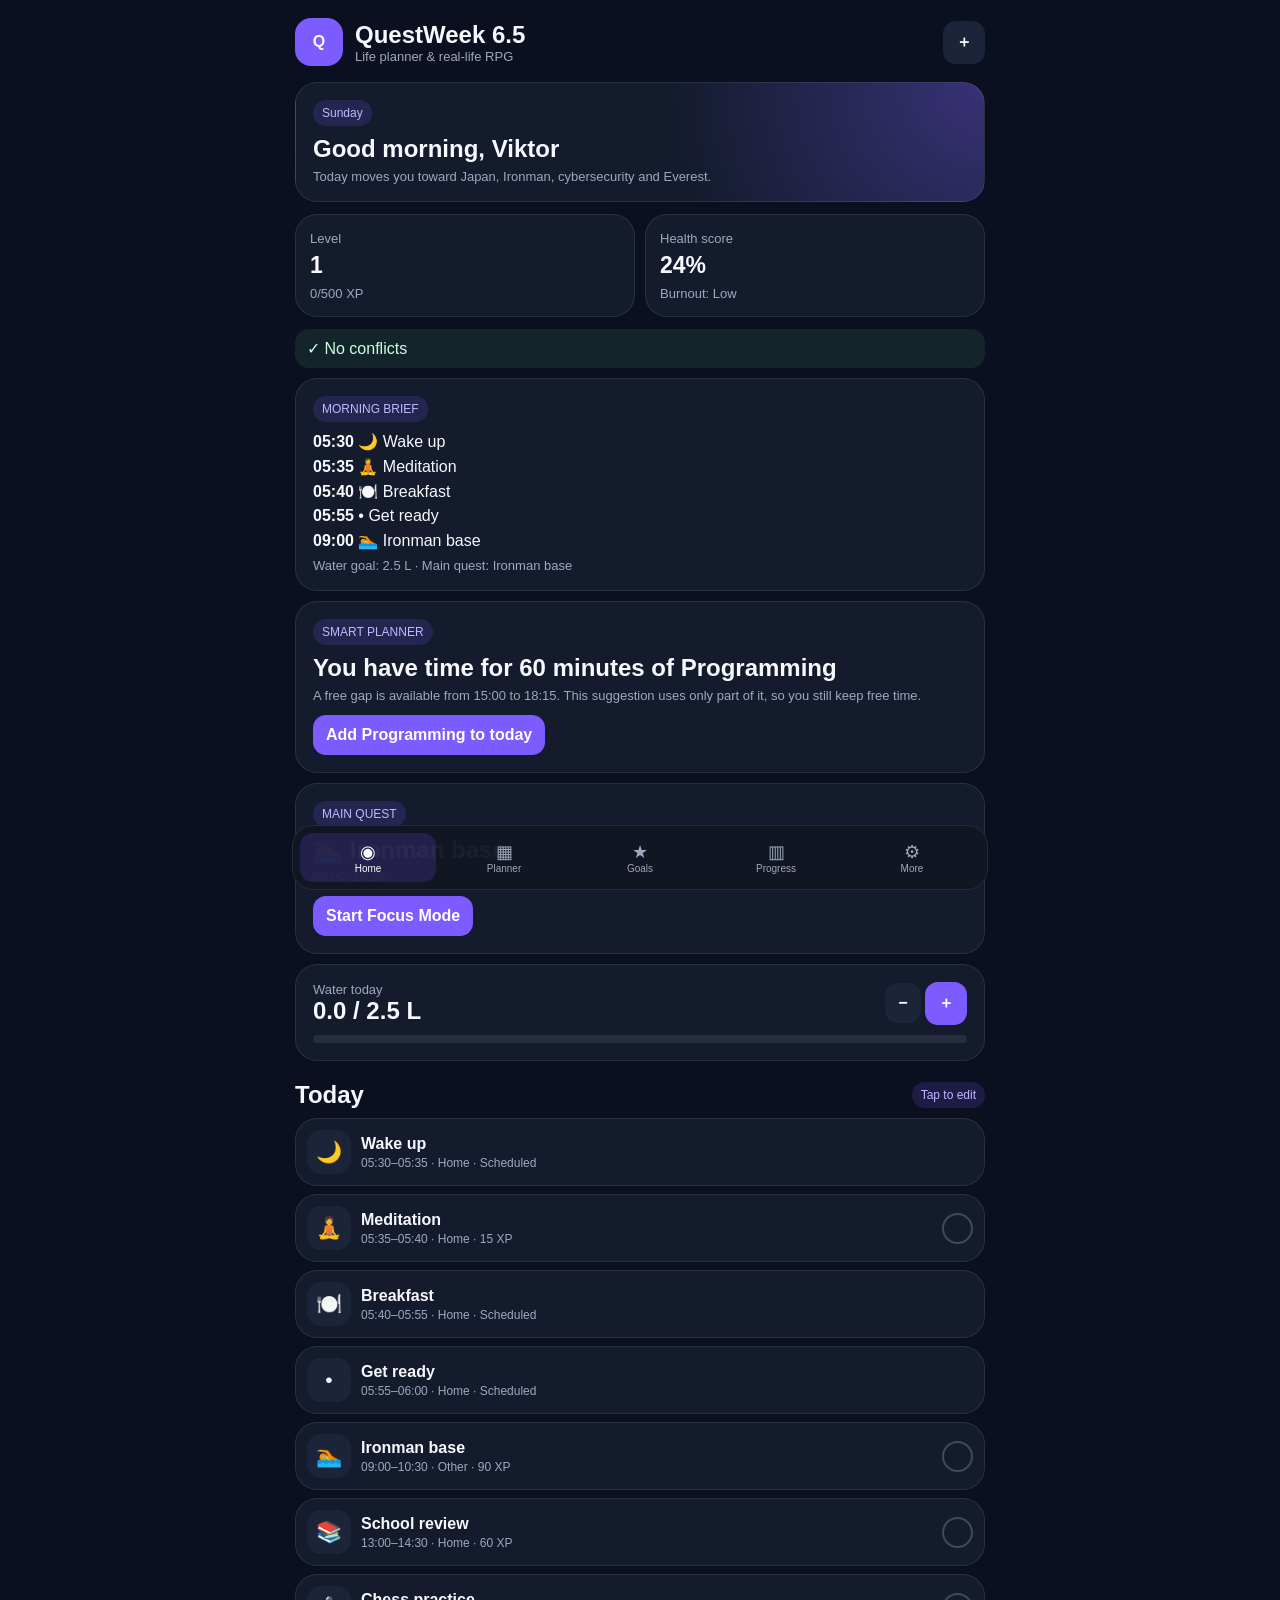
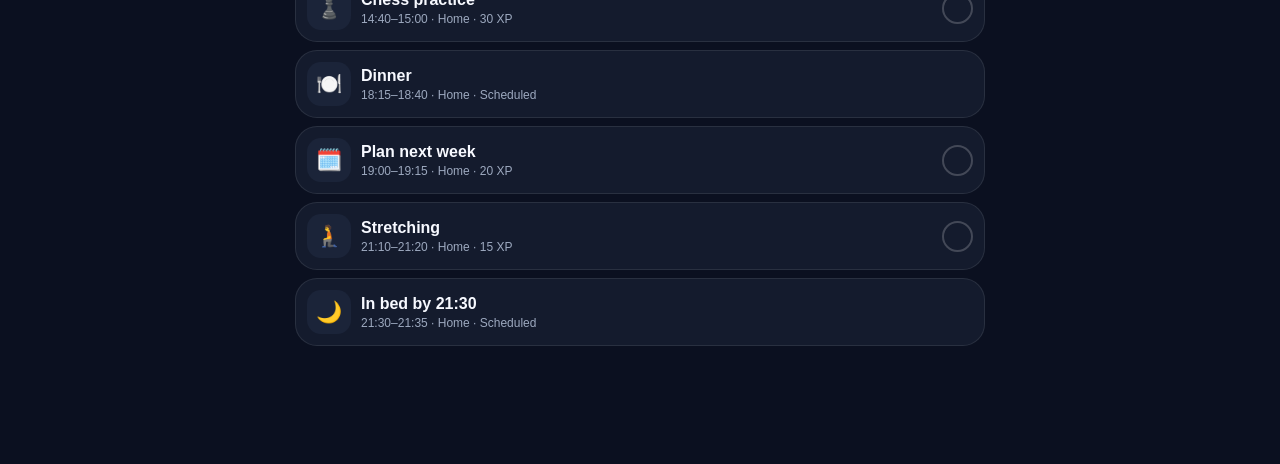
==== commit cfafd47e: "Enable Smart Planner suggestions in QuestWeek 6.5" ====
--- a/questweek-v6/index.html
+++ b/questweek-v6/index.html
@@ -1 +1 @@
-<!doctype html><html lang="en"><head><meta charset="utf-8"><meta name="viewport" content="width=device-width,initial-scale=1,viewport-fit=cover"><meta name="theme-color" content="#0b1020"><meta name="apple-mobile-web-app-capable" content="yes"><title>QuestWeek 6.4</title><link rel="stylesheet" href="style.css"></head><body><main class="app"><header class="top"><div class="brand"><div class="logo">Q</div><div><h2>QuestWeek 6.4</h2><p class="muted">Life planner & real-life RPG</p></div></div><button class="btn secondary" id="quickAdd">＋</button></header><section id="home" class="view active"></section><section id="planner" class="view"></section><section id="goals" class="view"></section><section id="progress" class="view"></section><section id="more" class="view"></section></main><nav class="tabs"><button class="tab active" data-v="home"><span>◉</span>Home</button><button class="tab" data-v="planner"><span>▦</span>Planner</button><button class="tab" data-v="goals"><span>★</span>Goals</button><button class="tab" data-v="progress"><span>▥</span>Progress</button><button class="tab" data-v="more"><span>⚙︎</span>More</button></nav><div class="focus" id="focus"><span class="pill">FOCUS MODE</span><h1 id="focusTitle" style="margin-top:18px"></h1><div class="focusTime" id="focusTime">60:00</div><div class="row" style="width:min(100%,420px)"><button class="btn secondary" id="focusPause">Pause</button><button class="btn" id="focusDone">Complete</button></div><button class="btn danger" id="focusCancel" style="margin-top:12px">End without completing</button></div><div class="modal" id="editModal"><div class="sheet"><h2>Edit task</h2><input id="eid" type="hidden"><input class="input" id="et" style="margin-top:8px"><select class="input" id="ed" style="margin-top:8px"></select><div class="row" style="margin-top:8px"><input class="input" id="es" type="time"><input class="input" id="ee" type="time"></div><select class="input" id="ec" style="margin-top:8px"></select><select class="input" id="el" style="margin-top:8px"></select><label class="muted" style="display:block;margin-top:8px"><input id="ef" type="checkbox"> Scheduled event</label><div class="row" style="margin-top:10px"><button class="btn secondary" id="cancelEdit">Cancel</button><button class="btn" id="saveEdit">Save</button></div><button class="btn danger" id="removeTask" style="width:100%;margin-top:8px">Remove</button></div></div><script src="core.js"></script><script src="ui.js"></script><script src="countdowns.js?v=611"></script><script src="scheduled-labels.js?v=612"></script><script src="vacation-focus.js?v=640"></script></body></html>+<!doctype html><html lang="en"><head><meta charset="utf-8"><meta name="viewport" content="width=device-width,initial-scale=1,viewport-fit=cover"><meta name="theme-color" content="#0b1020"><meta name="apple-mobile-web-app-capable" content="yes"><title>QuestWeek 6.5</title><link rel="stylesheet" href="style.css"></head><body><main class="app"><header class="top"><div class="brand"><div class="logo">Q</div><div><h2>QuestWeek 6.5</h2><p class="muted">Life planner & real-life RPG</p></div></div><button class="btn secondary" id="quickAdd">＋</button></header><section id="home" class="view active"></section><section id="planner" class="view"></section><section id="goals" class="view"></section><section id="progress" class="view"></section><section id="more" class="view"></section></main><nav class="tabs"><button class="tab active" data-v="home"><span>◉</span>Home</button><button class="tab" data-v="planner"><span>▦</span>Planner</button><button class="tab" data-v="goals"><span>★</span>Goals</button><button class="tab" data-v="progress"><span>▥</span>Progress</button><button class="tab" data-v="more"><span>⚙︎</span>More</button></nav><div class="focus" id="focus"><span class="pill">FOCUS MODE</span><h1 id="focusTitle" style="margin-top:18px"></h1><div class="focusTime" id="focusTime">60:00</div><div class="row" style="width:min(100%,420px)"><button class="btn secondary" id="focusPause">Pause</button><button class="btn" id="focusDone">Complete</button></div><button class="btn danger" id="focusCancel" style="margin-top:12px">End without completing</button></div><div class="modal" id="editModal"><div class="sheet"><h2>Edit task</h2><input id="eid" type="hidden"><input class="input" id="et" style="margin-top:8px"><select class="input" id="ed" style="margin-top:8px"></select><div class="row" style="margin-top:8px"><input class="input" id="es" type="time"><input class="input" id="ee" type="time"></div><select class="input" id="ec" style="margin-top:8px"></select><select class="input" id="el" style="margin-top:8px"></select><label class="muted" style="display:block;margin-top:8px"><input id="ef" type="checkbox"> Scheduled event</label><div class="row" style="margin-top:10px"><button class="btn secondary" id="cancelEdit">Cancel</button><button class="btn" id="saveEdit">Save</button></div><button class="btn danger" id="removeTask" style="width:100%;margin-top:8px">Remove</button></div></div><script src="core.js"></script><script src="ui.js"></script><script src="countdowns.js?v=611"></script><script src="scheduled-labels.js?v=612"></script><script src="vacation-focus.js?v=640"></script><script src="smart-planner.js?v=650"></script></body></html>
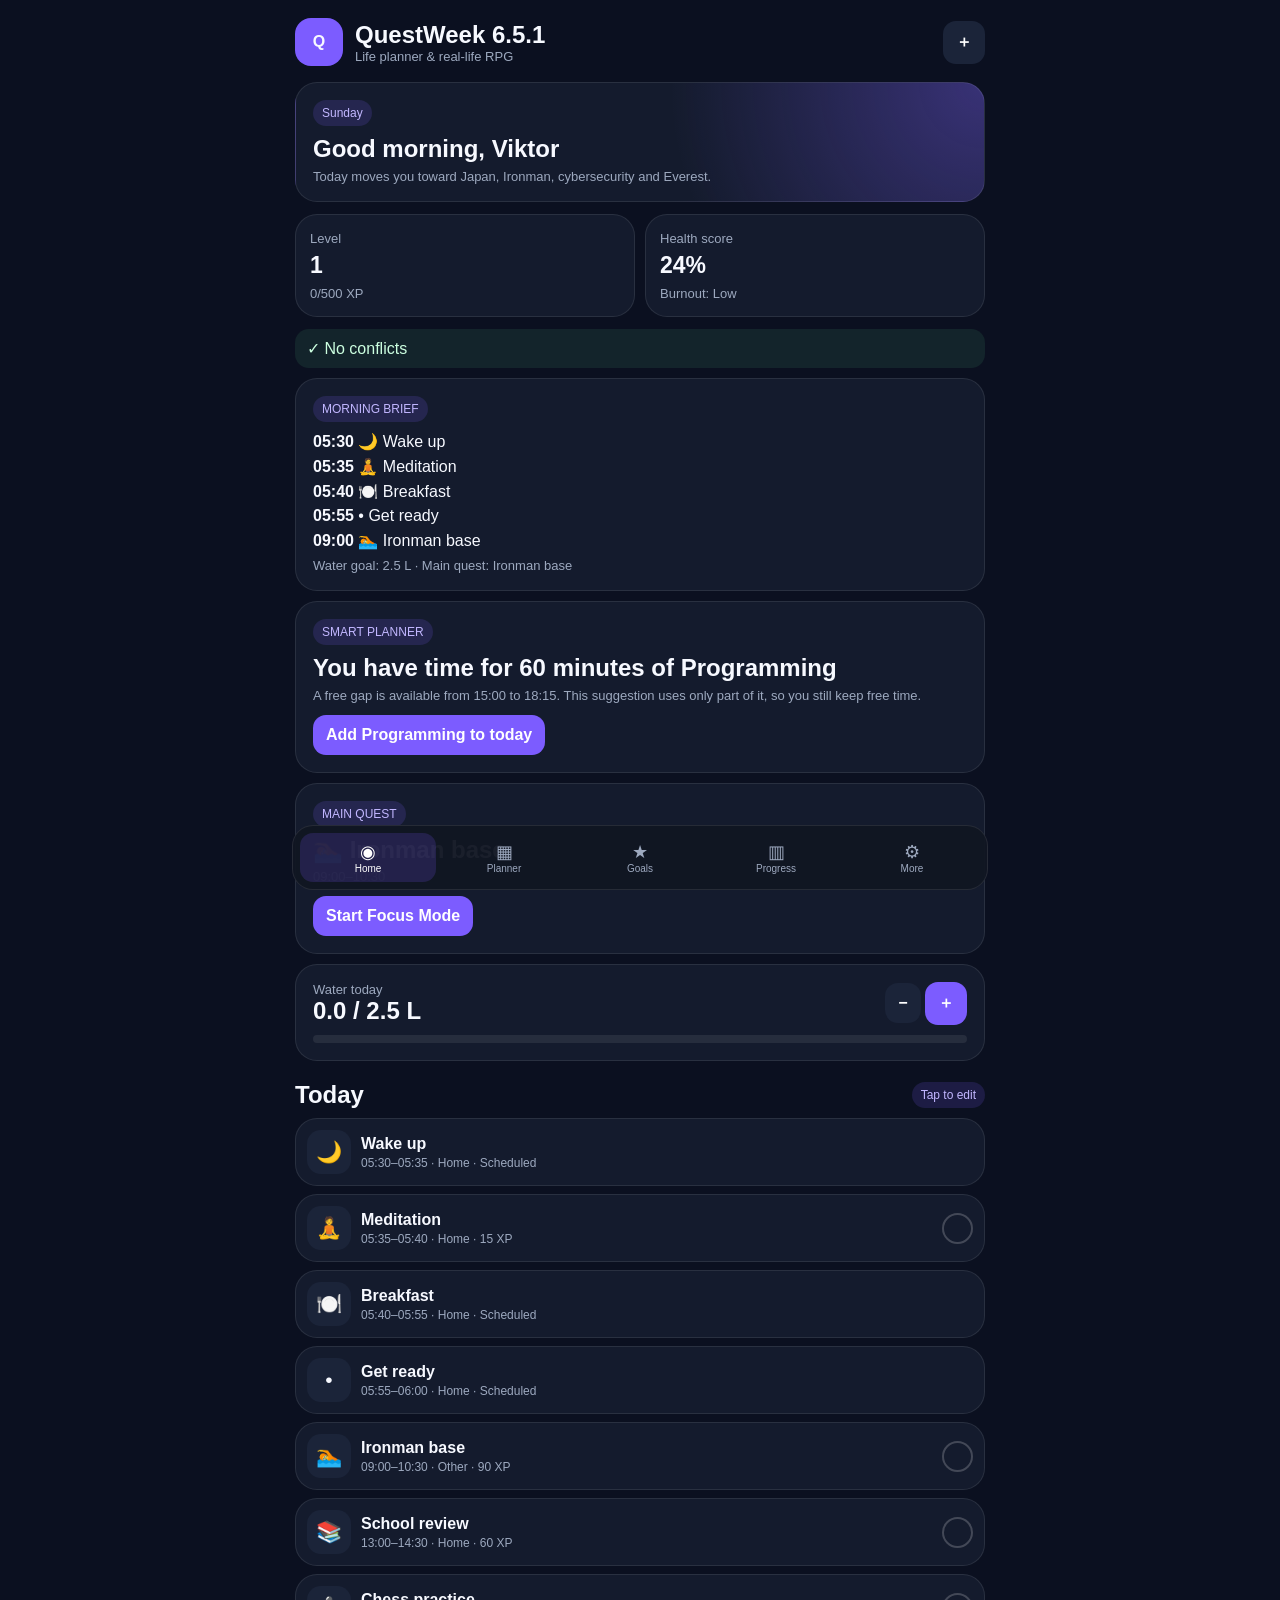
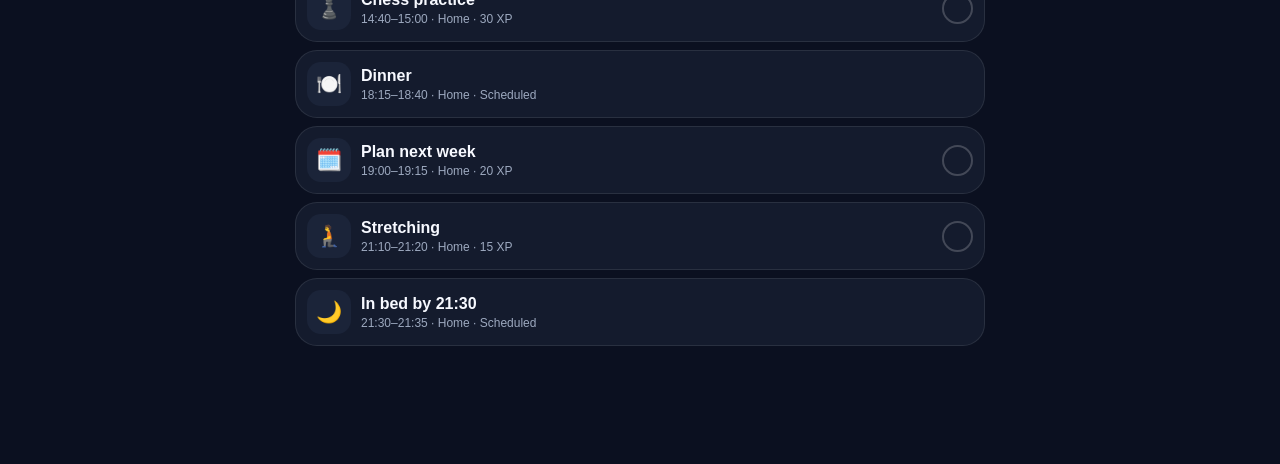
==== commit a5121575: "Load Focus Mode iPhone hotfix" ====
--- a/questweek-v6/index.html
+++ b/questweek-v6/index.html
@@ -1 +1 @@
-<!doctype html><html lang="en"><head><meta charset="utf-8"><meta name="viewport" content="width=device-width,initial-scale=1,viewport-fit=cover"><meta name="theme-color" content="#0b1020"><meta name="apple-mobile-web-app-capable" content="yes"><title>QuestWeek 6.5</title><link rel="stylesheet" href="style.css"></head><body><main class="app"><header class="top"><div class="brand"><div class="logo">Q</div><div><h2>QuestWeek 6.5</h2><p class="muted">Life planner & real-life RPG</p></div></div><button class="btn secondary" id="quickAdd">＋</button></header><section id="home" class="view active"></section><section id="planner" class="view"></section><section id="goals" class="view"></section><section id="progress" class="view"></section><section id="more" class="view"></section></main><nav class="tabs"><button class="tab active" data-v="home"><span>◉</span>Home</button><button class="tab" data-v="planner"><span>▦</span>Planner</button><button class="tab" data-v="goals"><span>★</span>Goals</button><button class="tab" data-v="progress"><span>▥</span>Progress</button><button class="tab" data-v="more"><span>⚙︎</span>More</button></nav><div class="focus" id="focus"><span class="pill">FOCUS MODE</span><h1 id="focusTitle" style="margin-top:18px"></h1><div class="focusTime" id="focusTime">60:00</div><div class="row" style="width:min(100%,420px)"><button class="btn secondary" id="focusPause">Pause</button><button class="btn" id="focusDone">Complete</button></div><button class="btn danger" id="focusCancel" style="margin-top:12px">End without completing</button></div><div class="modal" id="editModal"><div class="sheet"><h2>Edit task</h2><input id="eid" type="hidden"><input class="input" id="et" style="margin-top:8px"><select class="input" id="ed" style="margin-top:8px"></select><div class="row" style="margin-top:8px"><input class="input" id="es" type="time"><input class="input" id="ee" type="time"></div><select class="input" id="ec" style="margin-top:8px"></select><select class="input" id="el" style="margin-top:8px"></select><label class="muted" style="display:block;margin-top:8px"><input id="ef" type="checkbox"> Scheduled event</label><div class="row" style="margin-top:10px"><button class="btn secondary" id="cancelEdit">Cancel</button><button class="btn" id="saveEdit">Save</button></div><button class="btn danger" id="removeTask" style="width:100%;margin-top:8px">Remove</button></div></div><script src="core.js"></script><script src="ui.js"></script><script src="countdowns.js?v=611"></script><script src="scheduled-labels.js?v=612"></script><script src="vacation-focus.js?v=640"></script><script src="smart-planner.js?v=650"></script></body></html>+<!doctype html><html lang="en"><head><meta charset="utf-8"><meta name="viewport" content="width=device-width,initial-scale=1,viewport-fit=cover"><meta name="theme-color" content="#0b1020"><meta name="apple-mobile-web-app-capable" content="yes"><title>QuestWeek 6.5.1</title><link rel="stylesheet" href="style.css"></head><body><main class="app"><header class="top"><div class="brand"><div class="logo">Q</div><div><h2>QuestWeek 6.5.1</h2><p class="muted">Life planner & real-life RPG</p></div></div><button class="btn secondary" id="quickAdd">＋</button></header><section id="home" class="view active"></section><section id="planner" class="view"></section><section id="goals" class="view"></section><section id="progress" class="view"></section><section id="more" class="view"></section></main><nav class="tabs"><button class="tab active" data-v="home"><span>◉</span>Home</button><button class="tab" data-v="planner"><span>▦</span>Planner</button><button class="tab" data-v="goals"><span>★</span>Goals</button><button class="tab" data-v="progress"><span>▥</span>Progress</button><button class="tab" data-v="more"><span>⚙︎</span>More</button></nav><div class="focus" id="focus"><span class="pill">FOCUS MODE</span><h1 id="focusTitle" style="margin-top:18px"></h1><div class="focusTime" id="focusTime">60:00</div><div class="row" style="width:min(100%,420px)"><button class="btn secondary" id="focusPause">Pause</button><button class="btn" id="focusDone">Complete</button></div><button class="btn danger" id="focusCancel" style="margin-top:12px">End without completing</button></div><div class="modal" id="editModal"><div class="sheet"><h2>Edit task</h2><input id="eid" type="hidden"><input class="input" id="et" style="margin-top:8px"><select class="input" id="ed" style="margin-top:8px"></select><div class="row" style="margin-top:8px"><input class="input" id="es" type="time"><input class="input" id="ee" type="time"></div><select class="input" id="ec" style="margin-top:8px"></select><select class="input" id="el" style="margin-top:8px"></select><label class="muted" style="display:block;margin-top:8px"><input id="ef" type="checkbox"> Scheduled event</label><div class="row" style="margin-top:10px"><button class="btn secondary" id="cancelEdit">Cancel</button><button class="btn" id="saveEdit">Save</button></div><button class="btn danger" id="removeTask" style="width:100%;margin-top:8px">Remove</button></div></div><script src="core.js"></script><script src="ui.js"></script><script src="countdowns.js?v=611"></script><script src="scheduled-labels.js?v=612"></script><script src="vacation-focus.js?v=640"></script><script src="smart-planner.js?v=650"></script><script src="focus-hotfix.js?v=651"></script></body></html>
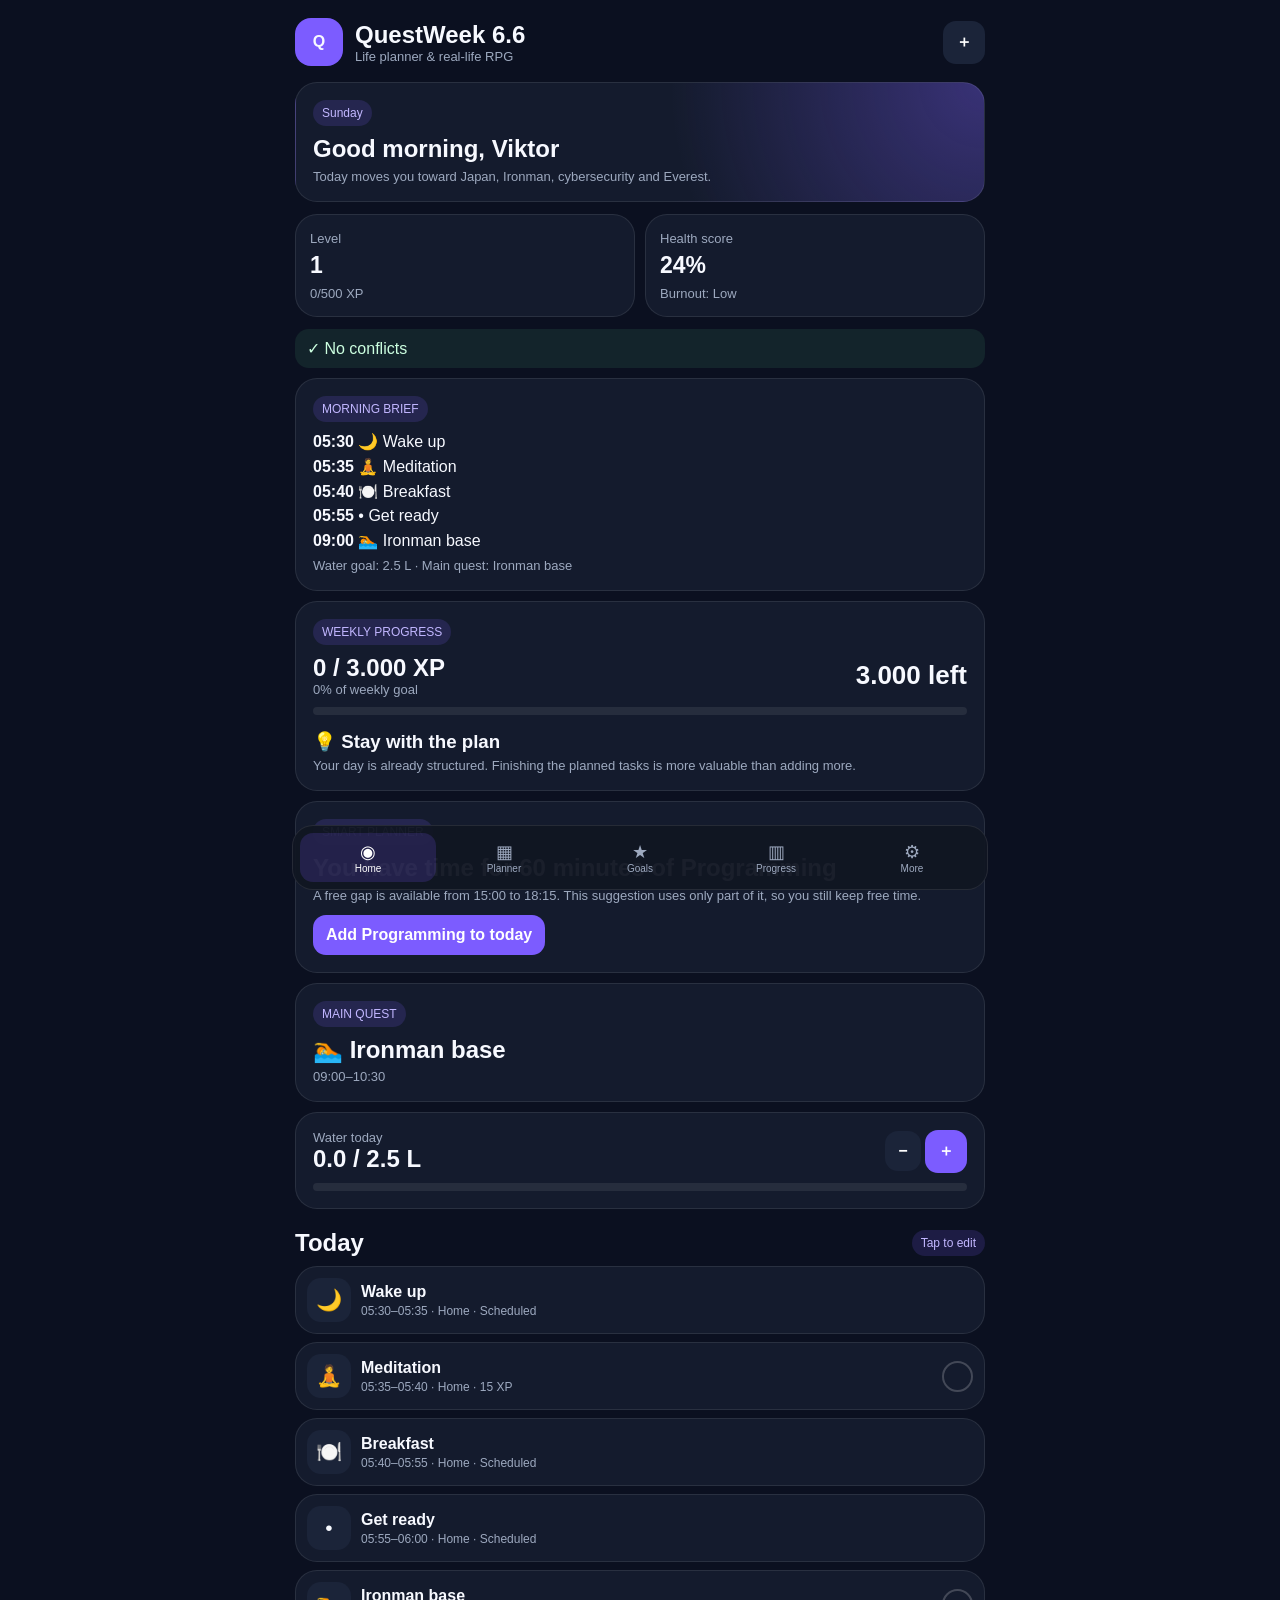
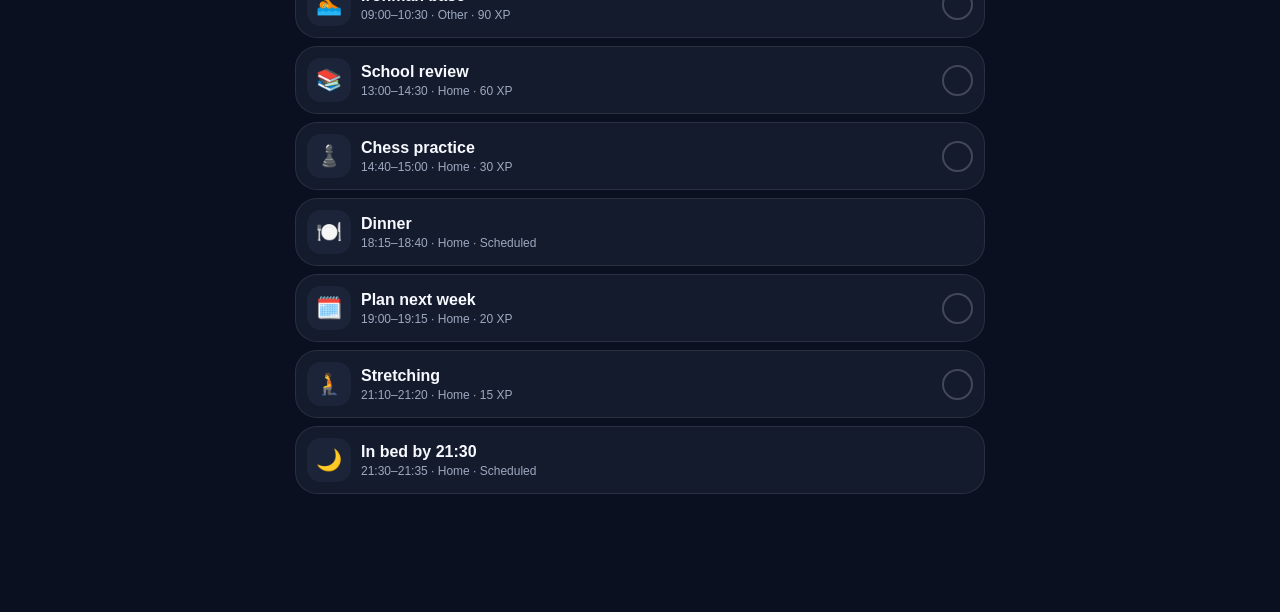
==== commit dfade864: "Ship QuestWeek 6.6 and remove Focus Mode" ====
--- a/questweek-v6/index.html
+++ b/questweek-v6/index.html
@@ -1 +1 @@
-<!doctype html><html lang="en"><head><meta charset="utf-8"><meta name="viewport" content="width=device-width,initial-scale=1,viewport-fit=cover"><meta name="theme-color" content="#0b1020"><meta name="apple-mobile-web-app-capable" content="yes"><title>QuestWeek 6.5.1</title><link rel="stylesheet" href="style.css"></head><body><main class="app"><header class="top"><div class="brand"><div class="logo">Q</div><div><h2>QuestWeek 6.5.1</h2><p class="muted">Life planner & real-life RPG</p></div></div><button class="btn secondary" id="quickAdd">＋</button></header><section id="home" class="view active"></section><section id="planner" class="view"></section><section id="goals" class="view"></section><section id="progress" class="view"></section><section id="more" class="view"></section></main><nav class="tabs"><button class="tab active" data-v="home"><span>◉</span>Home</button><button class="tab" data-v="planner"><span>▦</span>Planner</button><button class="tab" data-v="goals"><span>★</span>Goals</button><button class="tab" data-v="progress"><span>▥</span>Progress</button><button class="tab" data-v="more"><span>⚙︎</span>More</button></nav><div class="focus" id="focus"><span class="pill">FOCUS MODE</span><h1 id="focusTitle" style="margin-top:18px"></h1><div class="focusTime" id="focusTime">60:00</div><div class="row" style="width:min(100%,420px)"><button class="btn secondary" id="focusPause">Pause</button><button class="btn" id="focusDone">Complete</button></div><button class="btn danger" id="focusCancel" style="margin-top:12px">End without completing</button></div><div class="modal" id="editModal"><div class="sheet"><h2>Edit task</h2><input id="eid" type="hidden"><input class="input" id="et" style="margin-top:8px"><select class="input" id="ed" style="margin-top:8px"></select><div class="row" style="margin-top:8px"><input class="input" id="es" type="time"><input class="input" id="ee" type="time"></div><select class="input" id="ec" style="margin-top:8px"></select><select class="input" id="el" style="margin-top:8px"></select><label class="muted" style="display:block;margin-top:8px"><input id="ef" type="checkbox"> Scheduled event</label><div class="row" style="margin-top:10px"><button class="btn secondary" id="cancelEdit">Cancel</button><button class="btn" id="saveEdit">Save</button></div><button class="btn danger" id="removeTask" style="width:100%;margin-top:8px">Remove</button></div></div><script src="core.js"></script><script src="ui.js"></script><script src="countdowns.js?v=611"></script><script src="scheduled-labels.js?v=612"></script><script src="vacation-focus.js?v=640"></script><script src="smart-planner.js?v=650"></script><script src="focus-hotfix.js?v=651"></script></body></html>+<!doctype html><html lang="en"><head><meta charset="utf-8"><meta name="viewport" content="width=device-width,initial-scale=1,viewport-fit=cover"><meta name="theme-color" content="#0b1020"><meta name="apple-mobile-web-app-capable" content="yes"><title>QuestWeek 6.6</title><link rel="stylesheet" href="style.css"></head><body><main class="app"><header class="top"><div class="brand"><div class="logo">Q</div><div><h2>QuestWeek 6.6</h2><p class="muted">Life planner & real-life RPG</p></div></div><button class="btn secondary" id="quickAdd">＋</button></header><section id="home" class="view active"></section><section id="planner" class="view"></section><section id="goals" class="view"></section><section id="progress" class="view"></section><section id="more" class="view"></section></main><nav class="tabs"><button class="tab active" data-v="home"><span>◉</span>Home</button><button class="tab" data-v="planner"><span>▦</span>Planner</button><button class="tab" data-v="goals"><span>★</span>Goals</button><button class="tab" data-v="progress"><span>▥</span>Progress</button><button class="tab" data-v="more"><span>⚙︎</span>More</button></nav><div class="modal" id="editModal"><div class="sheet"><h2>Edit task</h2><input id="eid" type="hidden"><input class="input" id="et" style="margin-top:8px"><select class="input" id="ed" style="margin-top:8px"></select><div class="row" style="margin-top:8px"><input class="input" id="es" type="time"><input class="input" id="ee" type="time"></div><select class="input" id="ec" style="margin-top:8px"></select><select class="input" id="el" style="margin-top:8px"></select><label class="muted" style="display:block;margin-top:8px"><input id="ef" type="checkbox"> Scheduled event</label><div class="row" style="margin-top:10px"><button class="btn secondary" id="cancelEdit">Cancel</button><button class="btn" id="saveEdit">Save</button></div><button class="btn danger" id="removeTask" style="width:100%;margin-top:8px">Remove</button></div></div><script src="core.js"></script><script src="ui.js"></script><script src="countdowns.js?v=611"></script><script src="scheduled-labels.js?v=612"></script><script src="vacation-focus.js?v=640"></script><script src="smart-planner.js?v=650"></script><script src="feature-pack.js?v=660"></script></body></html>
